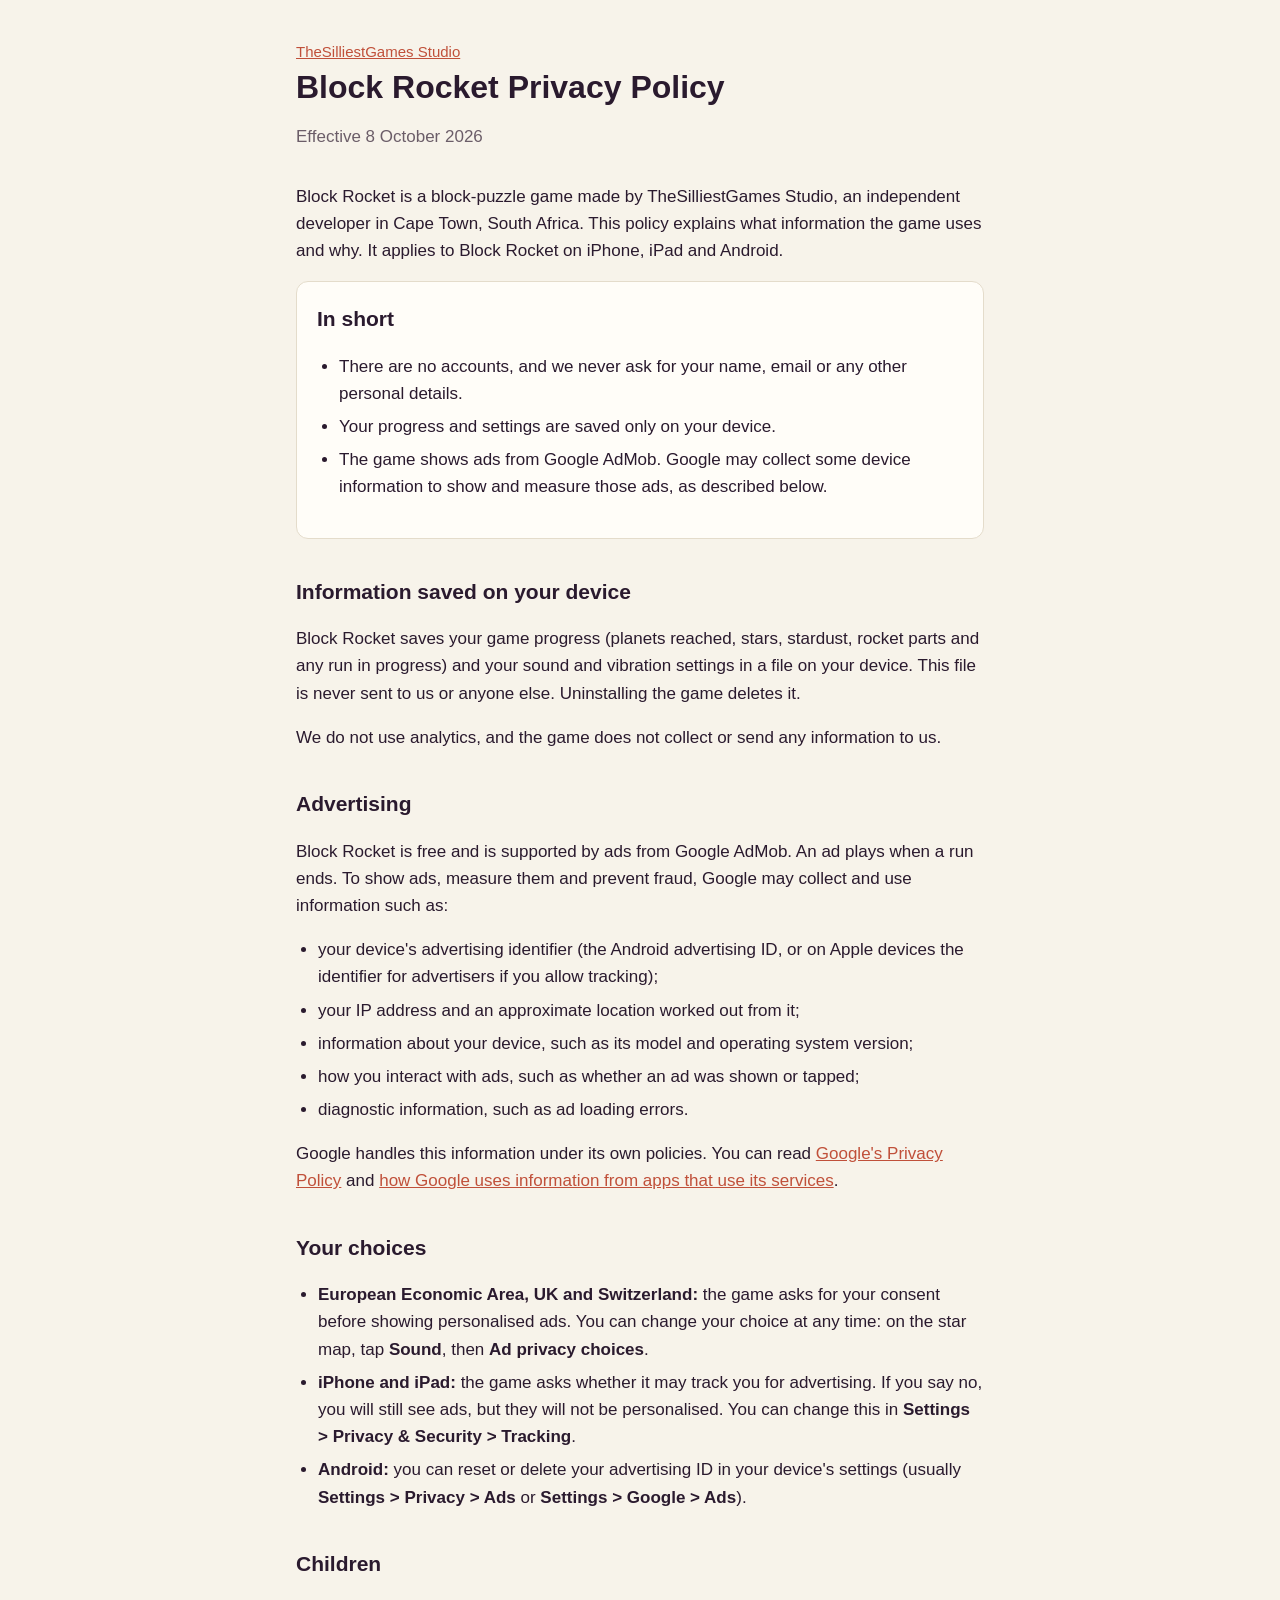
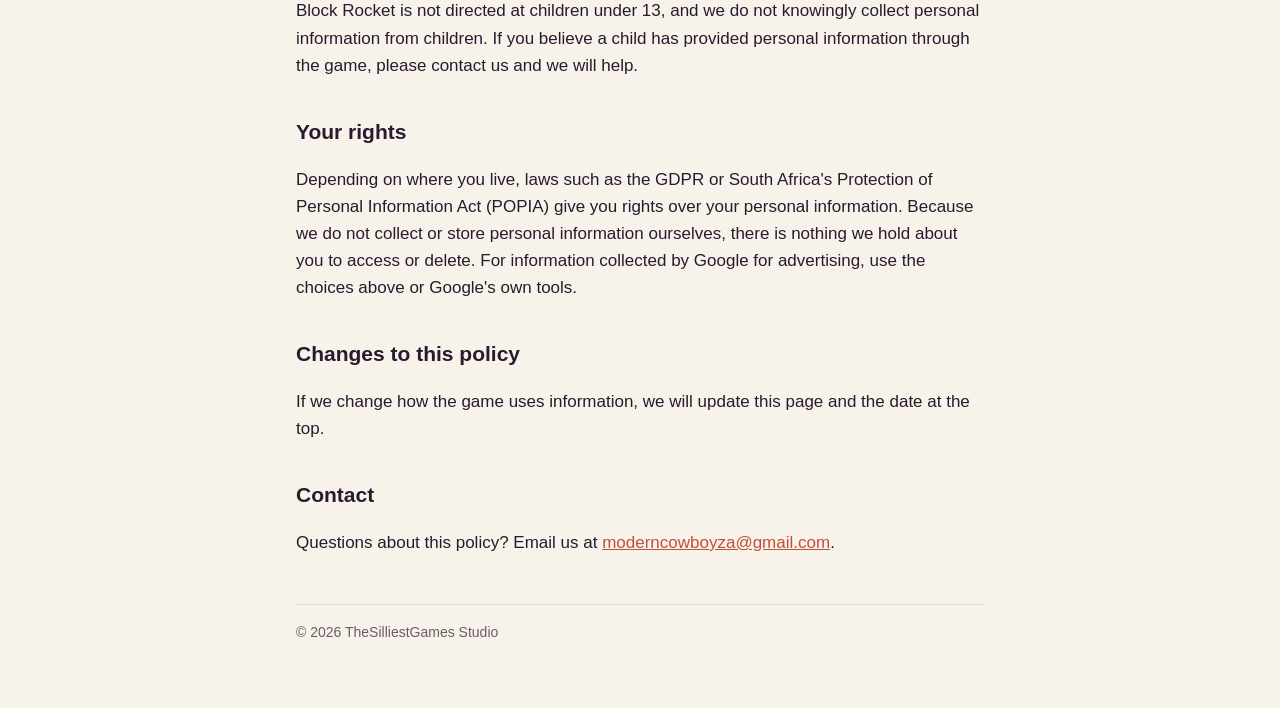
==== block-rocket/privacy/index.html @ b9d30fce "Studio site: Block Rocket privacy policy and app-ads.txt Co-Authored-By: Claude Opus 5.5 <noreply@an" ====
<!doctype html>
<html lang="en">
<head>
  <meta charset="utf-8">
  <meta name="viewport" content="width=device-width, initial-scale=1">
  <title>Block Rocket Privacy Policy</title>
  <meta name="description" content="How Block Rocket handles your information.">
  <link rel="stylesheet" href="../../style.css">
</head>
<body>
<main>
  <header>
    <p class="studio"><a href="../../">TheSilliestGames Studio</a></p>
    <h1>Block Rocket Privacy Policy</h1>
    <p class="muted">Effective 8 October 2026</p>
  </header>

  <p>Block Rocket is a block-puzzle game made by TheSilliestGames Studio, an independent developer in Cape Town, South Africa. This policy explains what information the game uses and why. It applies to Block Rocket on iPhone, iPad and Android.</p>

  <div class="card">
    <h2>In short</h2>
    <ul>
      <li>There are no accounts, and we never ask for your name, email or any other personal details.</li>
      <li>Your progress and settings are saved only on your device.</li>
      <li>The game shows ads from Google AdMob. Google may collect some device information to show and measure those ads, as described below.</li>
    </ul>
  </div>

  <h2>Information saved on your device</h2>
  <p>Block Rocket saves your game progress (planets reached, stars, stardust, rocket parts and any run in progress) and your sound and vibration settings in a file on your device. This file is never sent to us or anyone else. Uninstalling the game deletes it.</p>
  <p>We do not use analytics, and the game does not collect or send any information to us.</p>

  <h2>Advertising</h2>
  <p>Block Rocket is free and is supported by ads from Google AdMob. An ad plays when a run ends. To show ads, measure them and prevent fraud, Google may collect and use information such as:</p>
  <ul>
    <li>your device's advertising identifier (the Android advertising ID, or on Apple devices the identifier for advertisers if you allow tracking);</li>
    <li>your IP address and an approximate location worked out from it;</li>
    <li>information about your device, such as its model and operating system version;</li>
    <li>how you interact with ads, such as whether an ad was shown or tapped;</li>
    <li>diagnostic information, such as ad loading errors.</li>
  </ul>
  <p>Google handles this information under its own policies. You can read <a href="https://policies.google.com/privacy">Google's Privacy Policy</a> and <a href="https://policies.google.com/technologies/partner-sites">how Google uses information from apps that use its services</a>.</p>

  <h2>Your choices</h2>
  <ul>
    <li><strong>European Economic Area, UK and Switzerland:</strong> the game asks for your consent before showing personalised ads. You can change your choice at any time: on the star map, tap <strong>Sound</strong>, then <strong>Ad privacy choices</strong>.</li>
    <li><strong>iPhone and iPad:</strong> the game asks whether it may track you for advertising. If you say no, you will still see ads, but they will not be personalised. You can change this in <strong>Settings &gt; Privacy &amp; Security &gt; Tracking</strong>.</li>
    <li><strong>Android:</strong> you can reset or delete your advertising ID in your device's settings (usually <strong>Settings &gt; Privacy &gt; Ads</strong> or <strong>Settings &gt; Google &gt; Ads</strong>).</li>
  </ul>

  <h2>Children</h2>
  <p>Block Rocket is not directed at children under 13, and we do not knowingly collect personal information from children. If you believe a child has provided personal information through the game, please contact us and we will help.</p>

  <h2>Your rights</h2>
  <p>Depending on where you live, laws such as the GDPR or South Africa's Protection of Personal Information Act (POPIA) give you rights over your personal information. Because we do not collect or store personal information ourselves, there is nothing we hold about you to access or delete. For information collected by Google for advertising, use the choices above or Google's own tools.</p>

  <h2>Changes to this policy</h2>
  <p>If we change how the game uses information, we will update this page and the date at the top.</p>

  <h2>Contact</h2>
  <p>Questions about this policy? Email us at <a href="mailto:moderncowboyza@gmail.com">moderncowboyza@gmail.com</a>.</p>

  <footer>&copy; 2026 TheSilliestGames Studio</footer>
</main>
</body>
</html>
---- style.css ----
:root {
  --bg: #f7f3ea;
  --card: #fffdf8;
  --ink: #2a1a2e;
  --muted: #6b5d68;
  --accent: #c0503a;
  --line: #e4dccb;
}

@media (prefers-color-scheme: dark) {
  :root {
    --bg: #141226;
    --card: #1d1a33;
    --ink: #f0e9dc;
    --muted: #b3a9bf;
    --accent: #f0983e;
    --line: #2e2a4a;
  }
}

* { box-sizing: border-box; }

body {
  margin: 0;
  background: var(--bg);
  color: var(--ink);
  font: 17px/1.6 -apple-system, BlinkMacSystemFont, "Segoe UI", Roboto, Helvetica, Arial, sans-serif;
}

main {
  max-width: 720px;
  margin: 0 auto;
  padding: 40px 16px 64px;
}

header { margin-bottom: 32px; }
header .studio { color: var(--muted); font-size: 15px; margin: 0 0 4px; }
h1 { font-size: 32px; line-height: 1.2; margin: 0 0 8px; }
h2 { font-size: 21px; margin: 36px 0 8px; }
p, li { color: var(--ink); }
.muted { color: var(--muted); }
a { color: var(--accent); }

.card {
  background: var(--card);
  border: 1px solid var(--line);
  border-radius: 12px;
  padding: 20px;
  margin: 16px 0;
}
.card h2 { margin-top: 0; }

ul { padding-left: 22px; }
li { margin: 6px 0; }

footer {
  margin-top: 48px;
  padding-top: 16px;
  border-top: 1px solid var(--line);
  color: var(--muted);
  font-size: 14px;
}
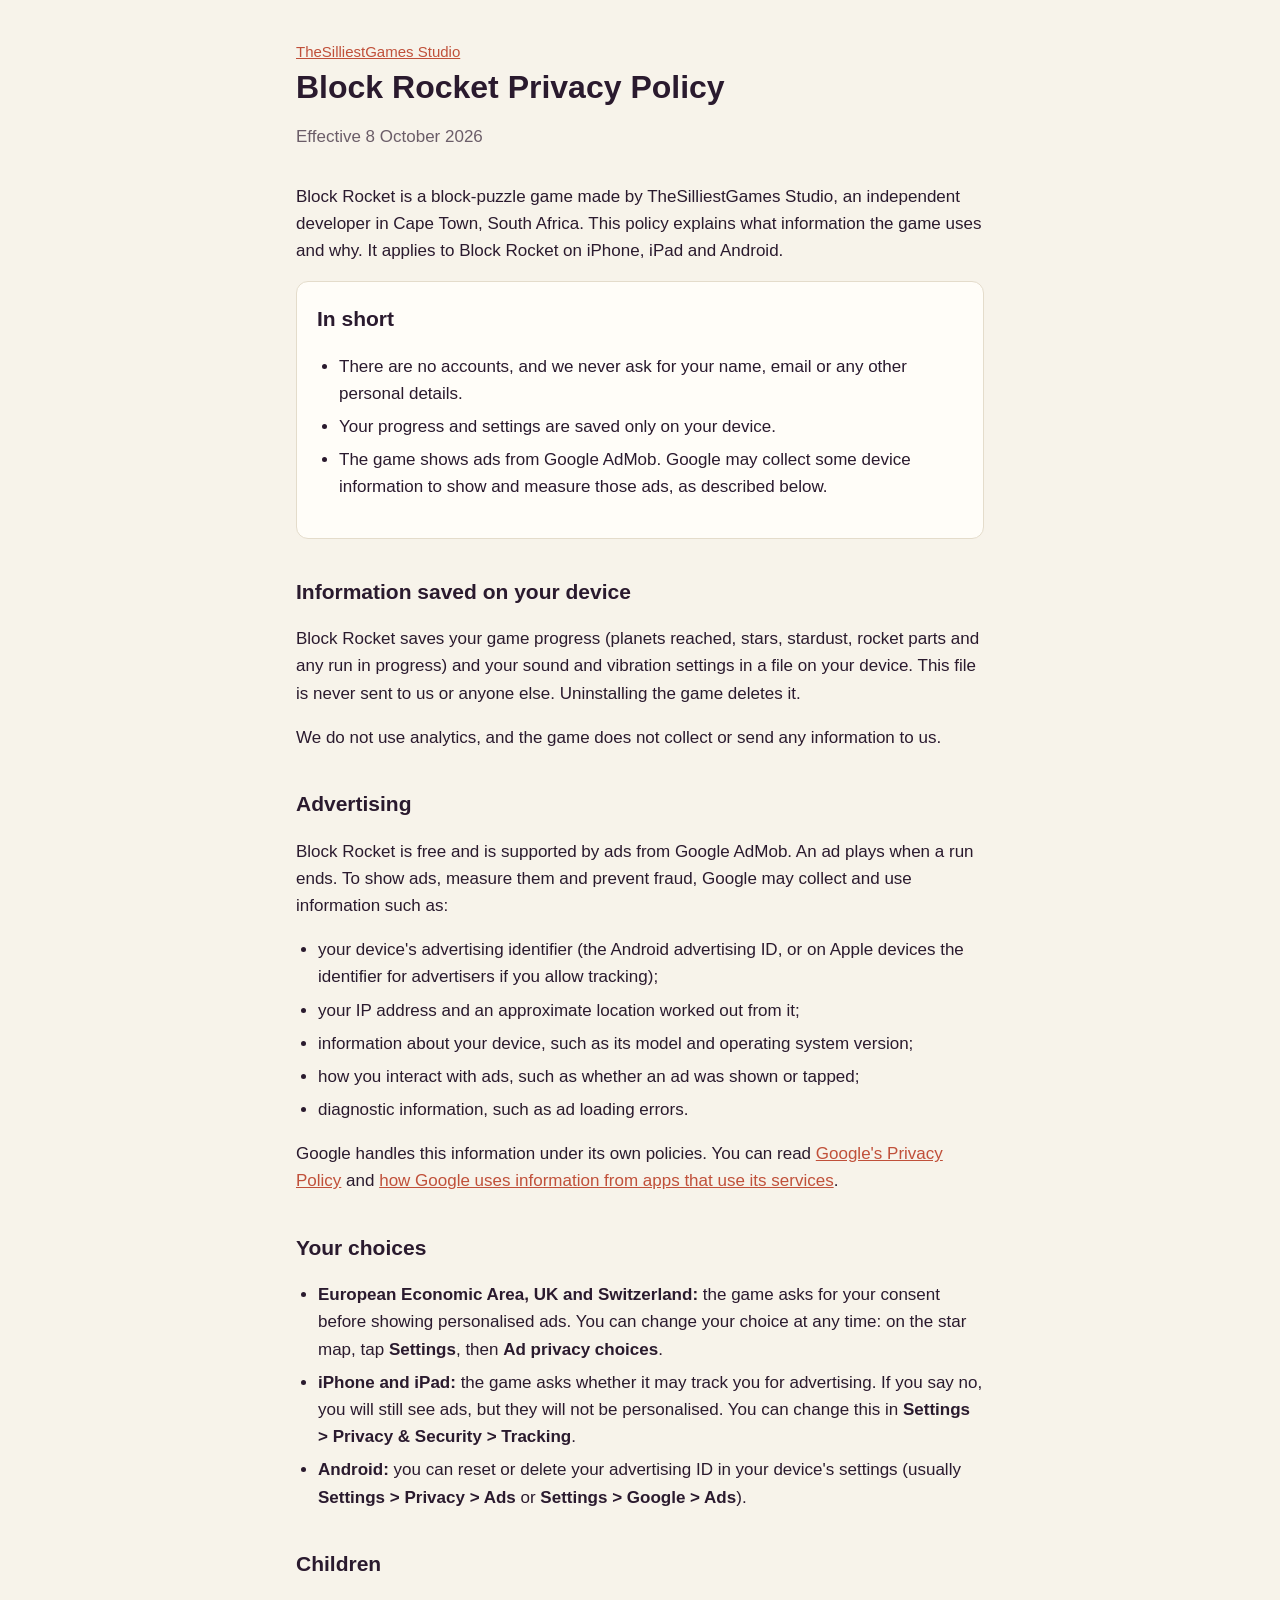
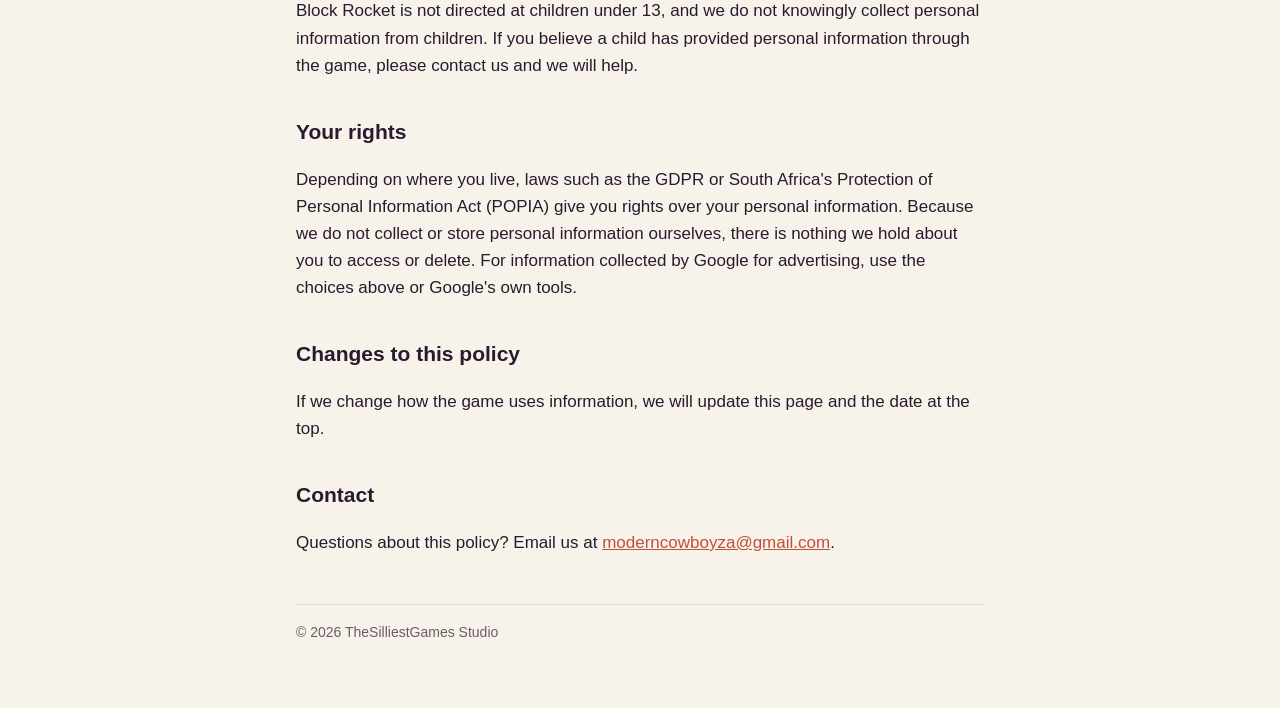
==== commit 1f02afd4: "Privacy policy: the settings button is now called Settings Co-Authored-By: Claude Opus 5.5 <noreply@" ====
--- a/block-rocket/privacy/index.html
+++ b/block-rocket/privacy/index.html
@@ -43,7 +43,7 @@
 
   <h2>Your choices</h2>
   <ul>
-    <li><strong>European Economic Area, UK and Switzerland:</strong> the game asks for your consent before showing personalised ads. You can change your choice at any time: on the star map, tap <strong>Sound</strong>, then <strong>Ad privacy choices</strong>.</li>
+    <li><strong>European Economic Area, UK and Switzerland:</strong> the game asks for your consent before showing personalised ads. You can change your choice at any time: on the star map, tap <strong>Settings</strong>, then <strong>Ad privacy choices</strong>.</li>
     <li><strong>iPhone and iPad:</strong> the game asks whether it may track you for advertising. If you say no, you will still see ads, but they will not be personalised. You can change this in <strong>Settings &gt; Privacy &amp; Security &gt; Tracking</strong>.</li>
     <li><strong>Android:</strong> you can reset or delete your advertising ID in your device's settings (usually <strong>Settings &gt; Privacy &gt; Ads</strong> or <strong>Settings &gt; Google &gt; Ads</strong>).</li>
   </ul>
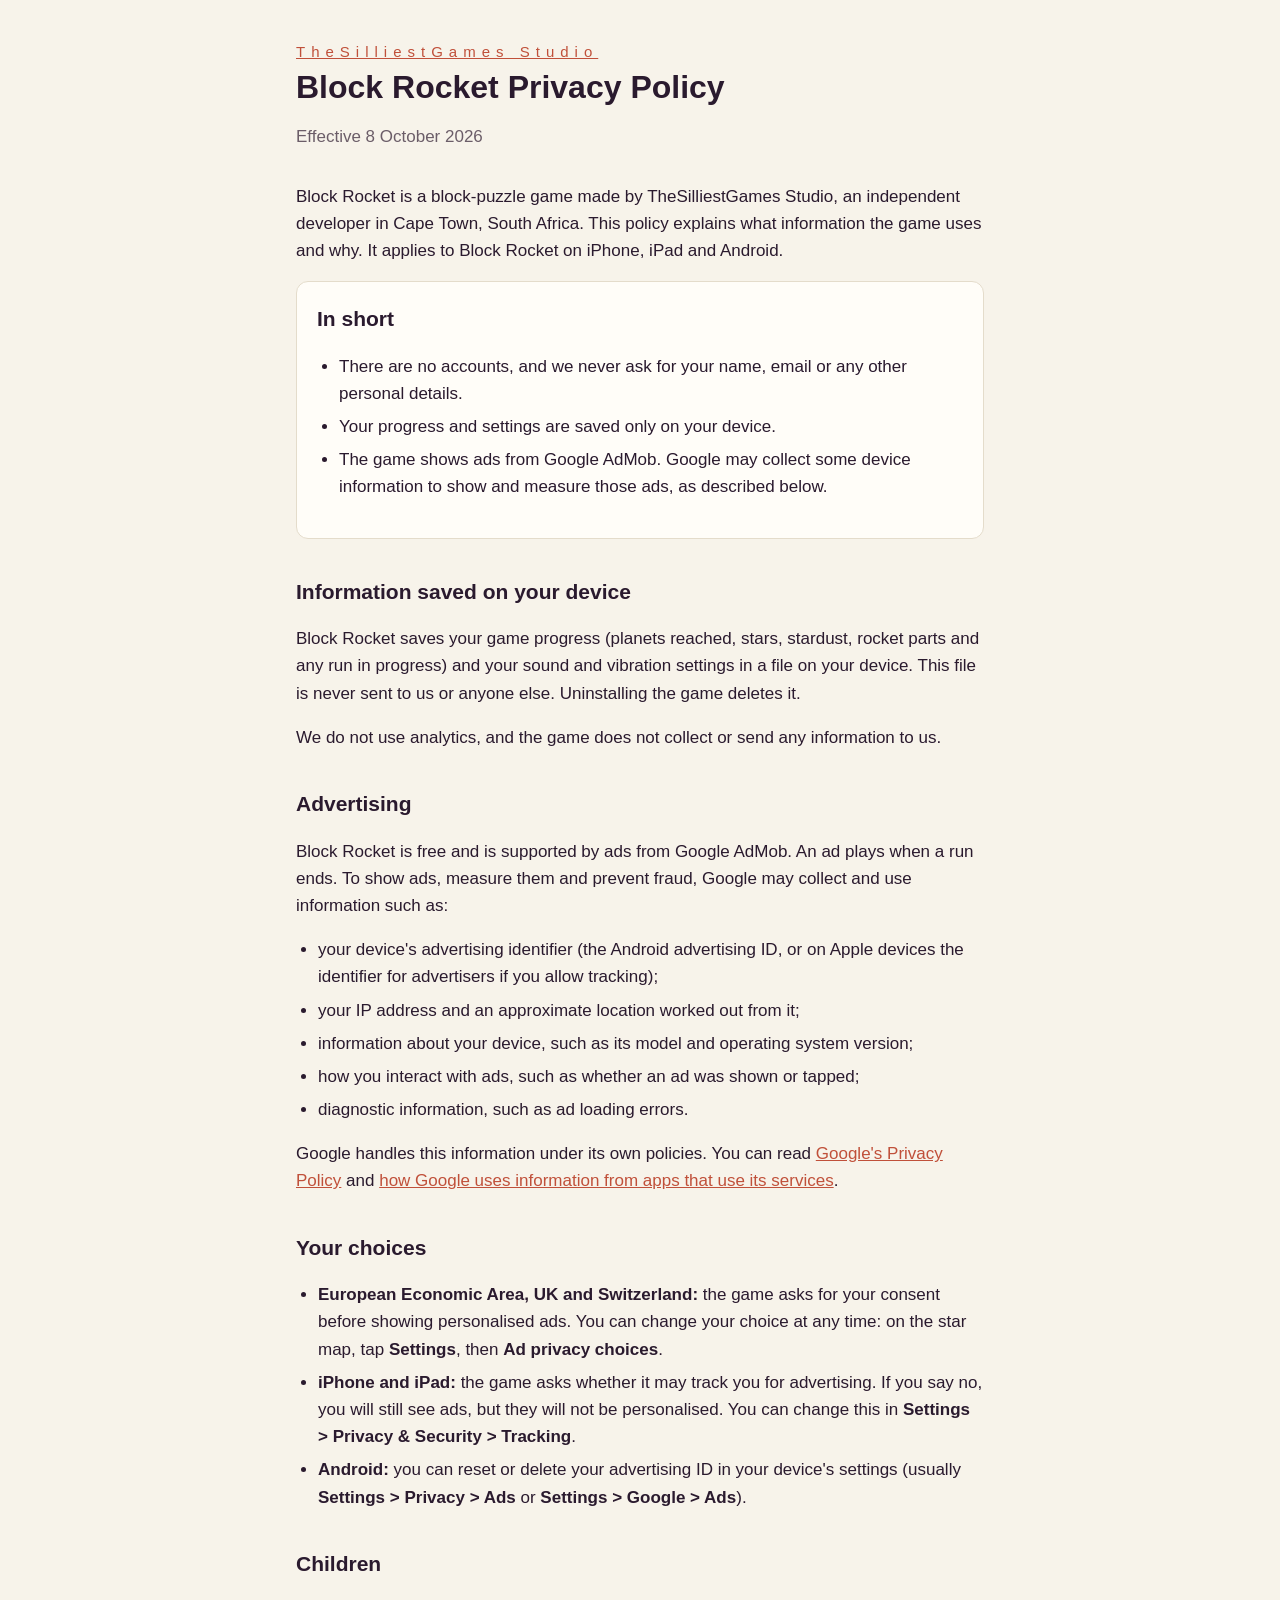
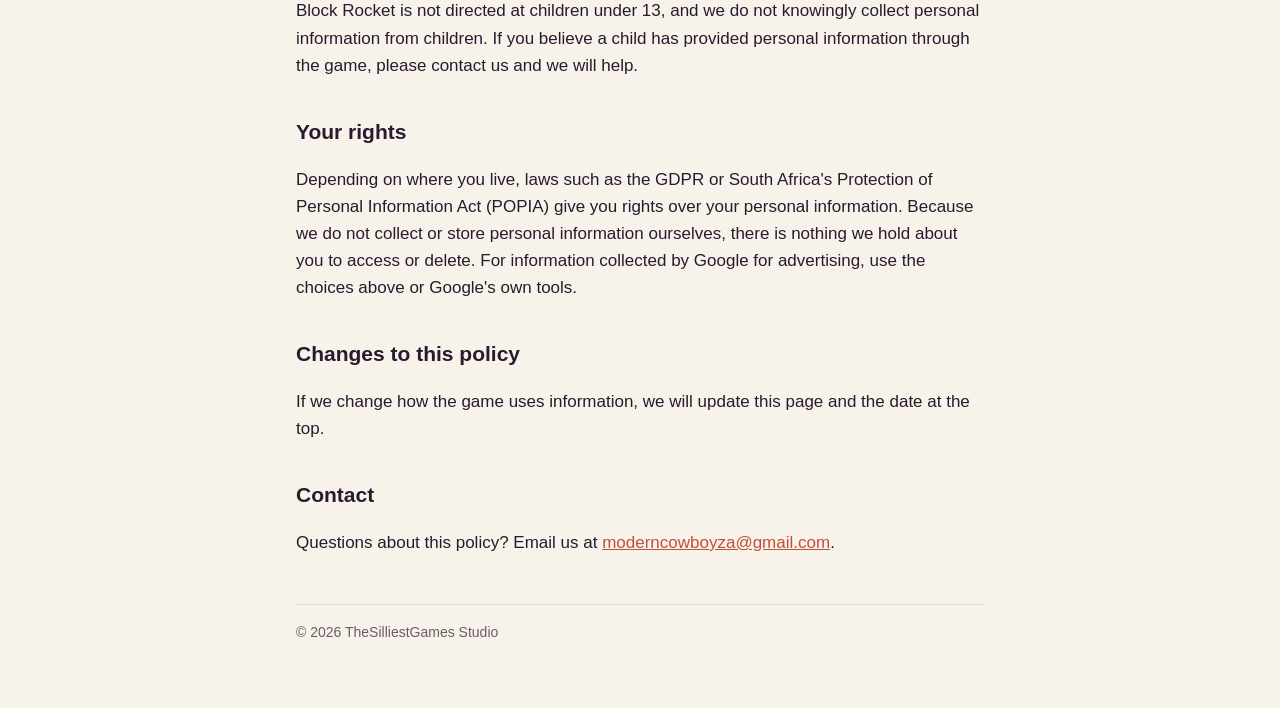
==== commit 719313c1: "Studio logo: Silly the dachshund CEO beside the wordmark The header shows Silly (pixel-art SVG) next" ====
--- a/block-rocket/privacy/index.html
+++ b/block-rocket/privacy/index.html
@@ -5,7 +5,7 @@
   <meta name="viewport" content="width=device-width, initial-scale=1">
   <title>Block Rocket Privacy Policy</title>
   <meta name="description" content="How Block Rocket handles your information.">
-  <link rel="stylesheet" href="../../style.css">
+  <link rel="stylesheet" href="../../style.css?v=4">
 </head>
 <body>
 <main>
--- a/style.css
+++ b/style.css
@@ -5,6 +5,7 @@
   --muted: #6b5d68;
   --accent: #c0503a;
   --line: #e4dccb;
+  --on-accent: #ffffff;
 }
 
 @media (prefers-color-scheme: dark) {
@@ -15,6 +16,7 @@
     --muted: #b3a9bf;
     --accent: #f0983e;
     --line: #2e2a4a;
+    --on-accent: #141226;
   }
 }
 
@@ -34,6 +36,36 @@
 }
 
 header { margin-bottom: 32px; }
+
+/* Studio logo: Silly (pixel-art SVG) beside the wordmark in Block Rocket's pixel font */
+@font-face {
+  font-family: "Pixelify Sans";
+  src: url("fonts/PixelifySans.ttf") format("truetype");
+  font-display: swap;
+}
+.logo { display: flex; align-items: center; gap: 18px; margin-bottom: 16px; }
+.logo-dog { flex: none; width: 183px; height: auto; image-rendering: pixelated; }
+.wordmark {
+  font-family: "Pixelify Sans", sans-serif;
+  font-weight: 700;
+  font-size: 42px;
+  line-height: 1;
+  letter-spacing: 0.5px;
+  margin: 0;
+}
+.wordmark span { color: var(--accent); }
+.studio {
+  font-family: "Pixelify Sans", sans-serif;
+  font-size: 17px;
+  letter-spacing: 6px;
+  color: var(--muted);
+  margin: 6px 0 0;
+}
+@media (max-width: 560px) {
+  .logo { flex-direction: column; align-items: flex-start; gap: 10px; }
+  .logo-dog { width: 122px; }
+  .wordmark { font-size: 32px; }
+}
 header .studio { color: var(--muted); font-size: 15px; margin: 0 0 4px; }
 h1 { font-size: 32px; line-height: 1.2; margin: 0 0 8px; }
 h2 { font-size: 21px; margin: 36px 0 8px; }
@@ -50,6 +82,31 @@
 }
 .card h2 { margin-top: 0; }
 
+.game { display: flex; gap: 18px; align-items: flex-start; }
+.game > div { min-width: 0; }
+.app-icon {
+  flex: none;
+  width: 96px;
+  height: 96px;
+  border-radius: 22%; /* the rounded square phones use for app icons */
+  image-rendering: pixelated; /* keep the pixel art crisp when scaled */
+  box-shadow: 0 2px 8px rgba(0, 0, 0, 0.25);
+}
+@media (max-width: 420px) {
+  .app-icon { width: 72px; height: 72px; }
+}
+
+.button {
+  display: inline-block;
+  background: var(--accent);
+  color: var(--on-accent);
+  font-weight: 600;
+  text-decoration: none;
+  padding: 10px 18px;
+  border-radius: 8px;
+}
+.button:hover { filter: brightness(1.08); }
+
 ul { padding-left: 22px; }
 li { margin: 6px 0; }
 
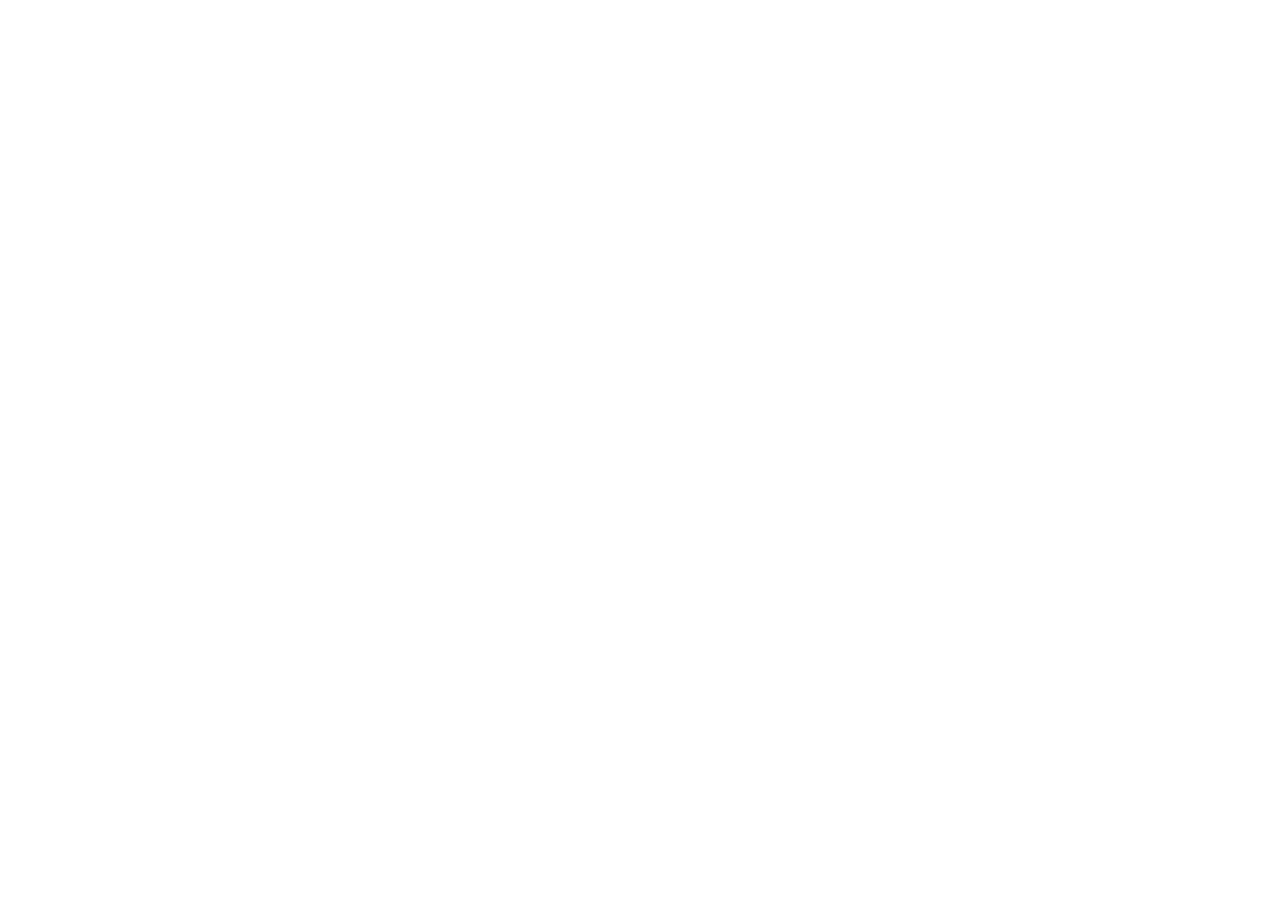
==== commit 411108c5: "Redirect to the studio's new address, thesilliestgames.github.io Pages forward to the same path on t" ====
--- a/block-rocket/privacy/index.html
+++ b/block-rocket/privacy/index.html
@@ -3,64 +3,12 @@
 <head>
   <meta charset="utf-8">
   <meta name="viewport" content="width=device-width, initial-scale=1">
-  <title>Block Rocket Privacy Policy</title>
-  <meta name="description" content="How Block Rocket handles your information.">
-  <link rel="stylesheet" href="../../style.css?v=4">
+  <title>TheSilliestGames Studio has moved</title>
+  <link rel="canonical" href="https://thesilliestgames.github.io/block-rocket/privacy/">
+  <meta http-equiv="refresh" content="0; url=https://thesilliestgames.github.io/block-rocket/privacy/">
+  <script>location.replace("https://thesilliestgames.github.io/block-rocket/privacy/");</script>
 </head>
 <body>
-<main>
-  <header>
-    <p class="studio"><a href="../../">TheSilliestGames Studio</a></p>
-    <h1>Block Rocket Privacy Policy</h1>
-    <p class="muted">Effective 8 October 2026</p>
-  </header>
-
-  <p>Block Rocket is a block-puzzle game made by TheSilliestGames Studio, an independent developer in Cape Town, South Africa. This policy explains what information the game uses and why. It applies to Block Rocket on iPhone, iPad and Android.</p>
-
-  <div class="card">
-    <h2>In short</h2>
-    <ul>
-      <li>There are no accounts, and we never ask for your name, email or any other personal details.</li>
-      <li>Your progress and settings are saved only on your device.</li>
-      <li>The game shows ads from Google AdMob. Google may collect some device information to show and measure those ads, as described below.</li>
-    </ul>
-  </div>
-
-  <h2>Information saved on your device</h2>
-  <p>Block Rocket saves your game progress (planets reached, stars, stardust, rocket parts and any run in progress) and your sound and vibration settings in a file on your device. This file is never sent to us or anyone else. Uninstalling the game deletes it.</p>
-  <p>We do not use analytics, and the game does not collect or send any information to us.</p>
-
-  <h2>Advertising</h2>
-  <p>Block Rocket is free and is supported by ads from Google AdMob. An ad plays when a run ends. To show ads, measure them and prevent fraud, Google may collect and use information such as:</p>
-  <ul>
-    <li>your device's advertising identifier (the Android advertising ID, or on Apple devices the identifier for advertisers if you allow tracking);</li>
-    <li>your IP address and an approximate location worked out from it;</li>
-    <li>information about your device, such as its model and operating system version;</li>
-    <li>how you interact with ads, such as whether an ad was shown or tapped;</li>
-    <li>diagnostic information, such as ad loading errors.</li>
-  </ul>
-  <p>Google handles this information under its own policies. You can read <a href="https://policies.google.com/privacy">Google's Privacy Policy</a> and <a href="https://policies.google.com/technologies/partner-sites">how Google uses information from apps that use its services</a>.</p>
-
-  <h2>Your choices</h2>
-  <ul>
-    <li><strong>European Economic Area, UK and Switzerland:</strong> the game asks for your consent before showing personalised ads. You can change your choice at any time: on the star map, tap <strong>Settings</strong>, then <strong>Ad privacy choices</strong>.</li>
-    <li><strong>iPhone and iPad:</strong> the game asks whether it may track you for advertising. If you say no, you will still see ads, but they will not be personalised. You can change this in <strong>Settings &gt; Privacy &amp; Security &gt; Tracking</strong>.</li>
-    <li><strong>Android:</strong> you can reset or delete your advertising ID in your device's settings (usually <strong>Settings &gt; Privacy &gt; Ads</strong> or <strong>Settings &gt; Google &gt; Ads</strong>).</li>
-  </ul>
-
-  <h2>Children</h2>
-  <p>Block Rocket is not directed at children under 13, and we do not knowingly collect personal information from children. If you believe a child has provided personal information through the game, please contact us and we will help.</p>
-
-  <h2>Your rights</h2>
-  <p>Depending on where you live, laws such as the GDPR or South Africa's Protection of Personal Information Act (POPIA) give you rights over your personal information. Because we do not collect or store personal information ourselves, there is nothing we hold about you to access or delete. For information collected by Google for advertising, use the choices above or Google's own tools.</p>
-
-  <h2>Changes to this policy</h2>
-  <p>If we change how the game uses information, we will update this page and the date at the top.</p>
-
-  <h2>Contact</h2>
-  <p>Questions about this policy? Email us at <a href="mailto:moderncowboyza@gmail.com">moderncowboyza@gmail.com</a>.</p>
-
-  <footer>&copy; 2026 TheSilliestGames Studio</footer>
-</main>
+  <p>This page has moved to <a href="https://thesilliestgames.github.io/block-rocket/privacy/">https://thesilliestgames.github.io/block-rocket/privacy/</a>.</p>
 </body>
 </html>
